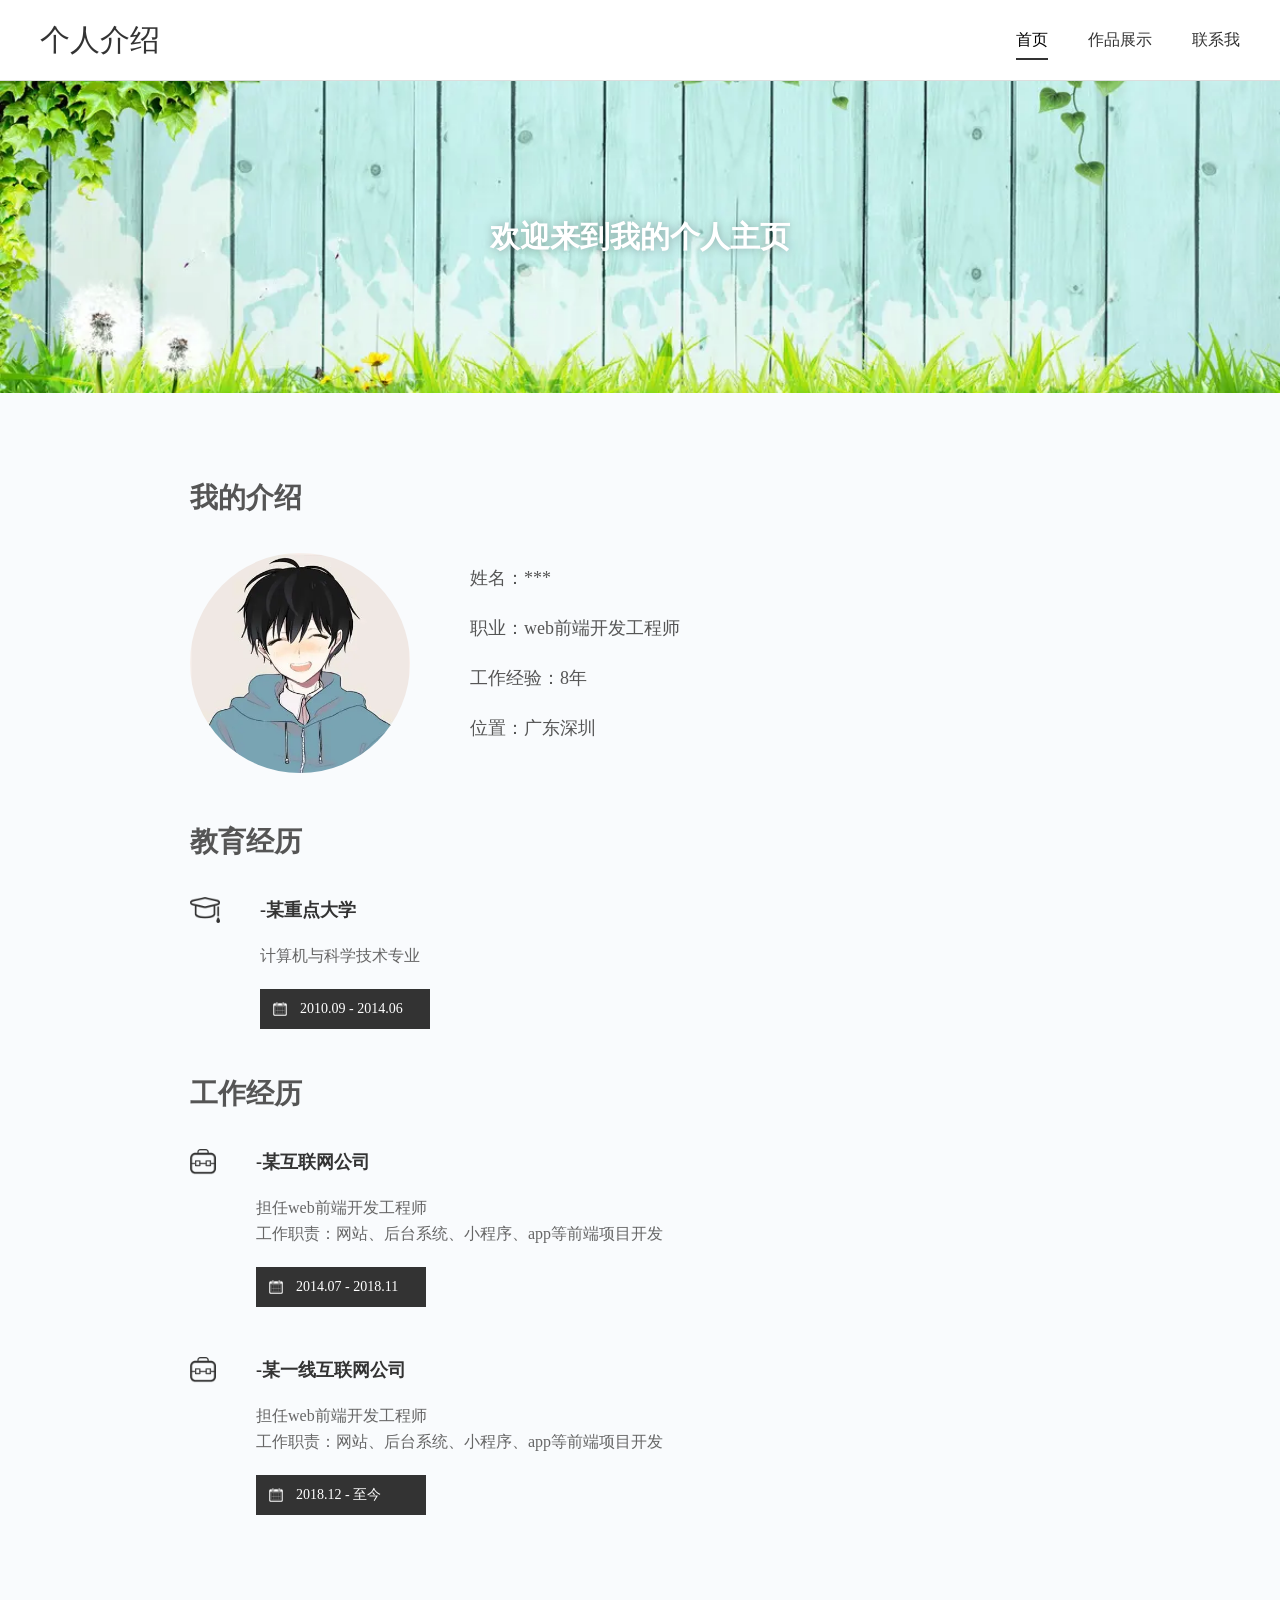
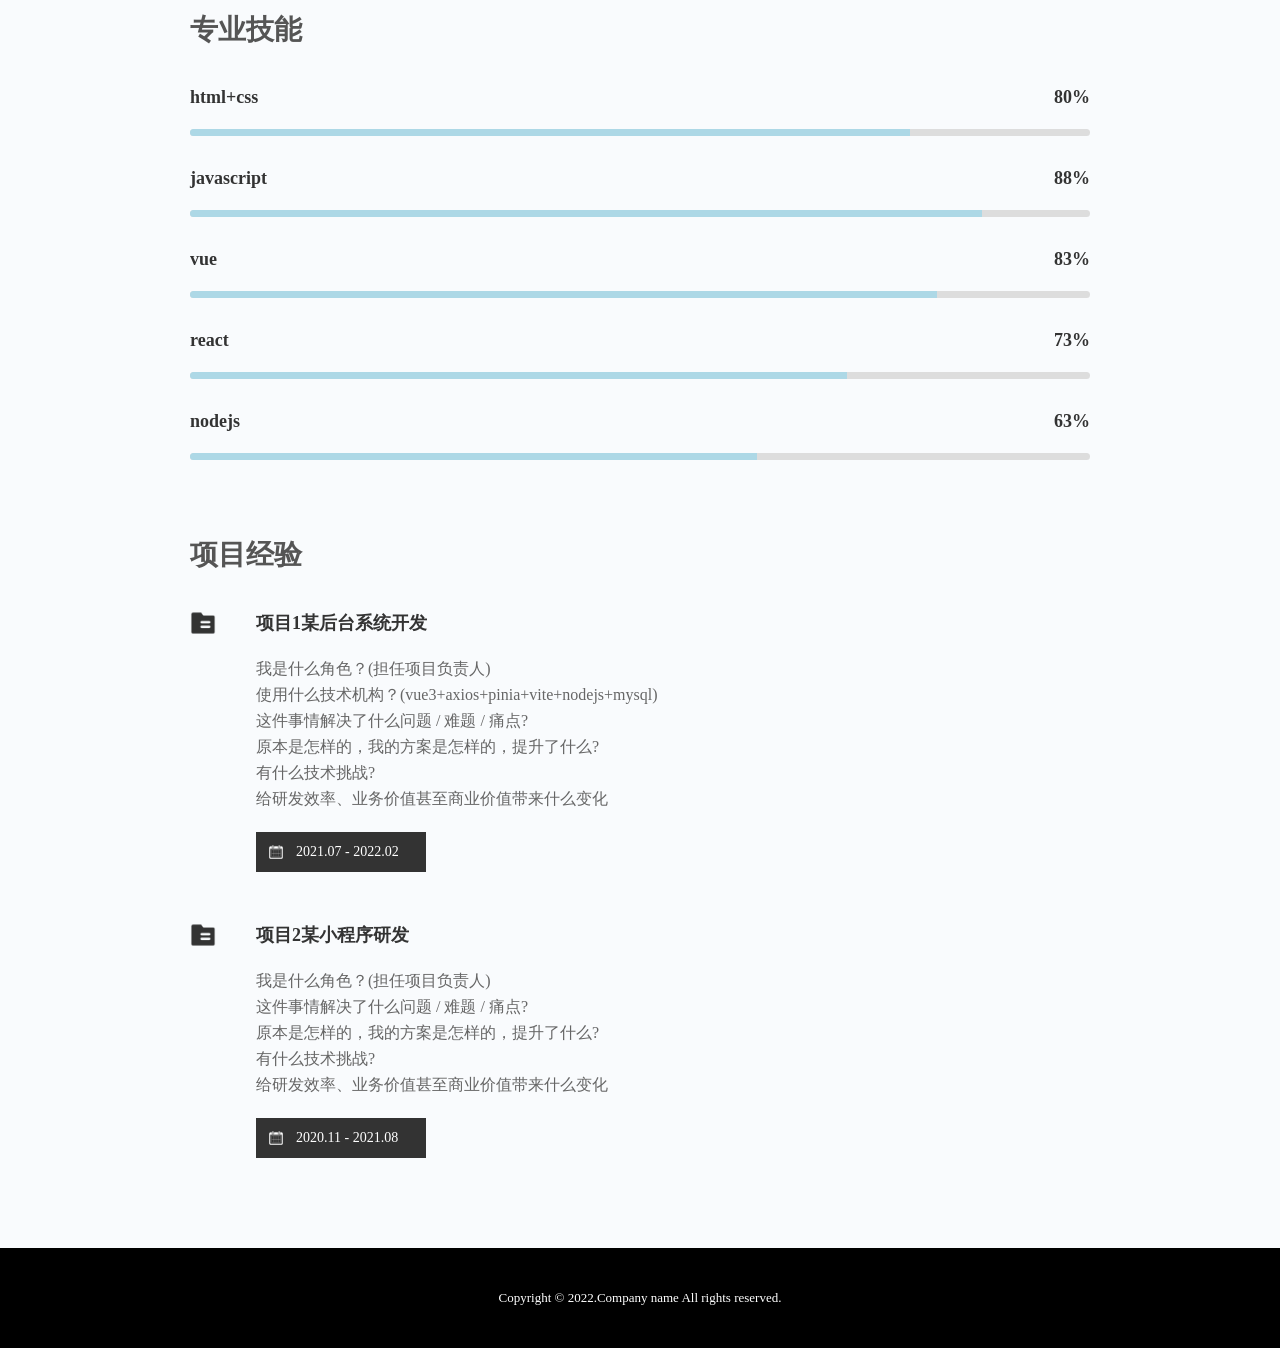
==== index.html @ 33548b04 "my website" ====
<!doctype html>
<html lang="en">

<head>
    <meta charset="UTF-8">
    <meta name="Author" content="只会切图的前端">
    <title>个人介绍</title>
    <link rel="stylesheet" href="./css/index.css" />
</head>
<!-- 标题 -->

<body>
    <!--导航-->
    <header class="header">
        <div class="nav-box">
            <span>个人介绍</span>
            <ul class="nav">
                <li><a href="/" class="on">首页</a></li>
                <li><a href="project.html">作品展示</a></li>
                <li><a href="concat.html">联系我</a></li>
            </ul>
        </div>
    </header>
    <!--导航end-->
    <!--banner-->
    <div class="banner">
        欢迎来到我的个人主页
    </div>
    <!--banner end-->
    <!--个人介绍-->
    <div class="introduce">
        <!--自我介绍-->
        <div class="introduce-tit">
            我的介绍
        </div>
        <div class="introduce-main">
            <div class="l">
                <img src="./img/pic.webp" width="220" />
            </div>
            <div class="r">
                <p>姓名：***</p>
                <p>职业：web前端开发工程师</p>
                <p>工作经验：8年</p>
                <p>位置：广东深圳</p>
            </div>
        </div>
        <!--自我介绍end-->
        <!--教育经历-->
        <div class="introduce-tit">
            教育经历
        </div>
        <div class="edu-box">
            <img src="./img/hat.png" width="30" height="26" />
            <div class="r-box">
                <p class="tit">-某重点大学</p>
                <p class="small">计算机与科学技术专业</p>
                <div class="time">
                    <span class="icon"></span>
                    2010.09 - 2014.06
                </div>
            </div>
        </div>
        <!--教育经历 end-->
        <!--工作经历-->
        <div class="introduce-tit">
            工作经历
        </div>
        <div class="work-box">
            <div class="work">
                <img src="./img/work.png" width="26" height="26" />
                <div class="r-box">
                    <p class="tit">-某互联网公司</p>
                    <p class="small">担任web前端开发工程师<br>工作职责：网站、后台系统、小程序、app等前端项目开发</p>
                    <div class="time">
                        <span class="icon"></span>
                        2014.07 - 2018.11
                    </div>
                </div>
            </div>
            <div class="work">
                <img src="./img/work.png" width="26" height="26" />
                <div class="r-box">
                    <p class="tit">-某一线互联网公司</p>
                    <p class="small">担任web前端开发工程师<br>工作职责：网站、后台系统、小程序、app等前端项目开发</p>
                    <div class="time">
                        <span class="icon"></span>
                        2018.12 - 至今
                    </div>
                </div>
            </div>
        </div>
        <!--工作经历end-->
        <!--专业技能-->
        <div class="introduce-tit">
            专业技能
        </div>
        <div class="skill-box">
            <div class="skill">
                <p class="tit">
                    <span>html+css</span>
                    <span>80%</span>
                </p>
                <div class="progress">
                    <div class="progress-in" style="width
                    :80%"></div>
                </div>
            </div>
            <div class="skill">
                <p class="tit">
                    <span>javascript</span>
                    <span>88%</span>
                </p>
                <div class="progress">
                    <div class="progress-in" style="width
                    :88%"></div>
                </div>
            </div>
            <div class="skill">
                <p class="tit">
                    <span>vue</span>
                    <span>83%</span>
                </p>
                <div class="progress">
                    <div class="progress-in" style="width
                    :83%"></div>
                </div>
            </div>
            <div class="skill">
                <p class="tit">
                    <span>react</span>
                    <span>73%</span>
                </p>
                <div class="progress">
                    <div class="progress-in" style="width
                    :73%"></div>
                </div>
            </div>
            <div class="skill">
                <p class="tit">
                    <span>nodejs</span>
                    <span>63%</span>
                </p>
                <div class="progress">
                    <div class="progress-in" style="width
                    :63%"></div>
                </div>
            </div>
        </div>
        <!--专业技能end-->
        <!--项目经验-->
        <div class="introduce-tit">
            项目经验
        </div>
        <div class="work-box">
            <div class="work">
                <img src="./img/project.png" width="26" height="26" />
                <div class="r-box">
                    <p class="tit">项目1某后台系统开发</p>
                    <p class="small">我是什么角色？(担任项目负责人)<br>使用什么技术机构？(vue3+axios+pinia+vite+nodejs+mysql)<br>这件事情解决了什么问题 /
                        难题 / 痛点?<br>原本是怎样的，我的方案是怎样的，提升了什么?<br>有什么技术挑战?<br>给研发效率、业务价值甚至商业价值带来什么变化</p>
                    <div class="time">
                        <span class="icon"></span>
                        2021.07 - 2022.02
                    </div>
                </div>
            </div>
        </div>
        <div class="work-box">
            <div class="work">
                <img src="./img/project.png" width="26" height="26" />
                <div class="r-box">
                    <p class="tit">项目2某小程序研发</p>
                    <p class="small">我是什么角色？(担任项目负责人)<br>这件事情解决了什么问题 / 难题 /
                        痛点?<br>原本是怎样的，我的方案是怎样的，提升了什么?<br>有什么技术挑战?<br>给研发效率、业务价值甚至商业价值带来什么变化</p>
                    <div class="time">
                        <span class="icon"></span>
                        2020.11 - 2021.08
                    </div>
                </div>
            </div>
        </div>
        <!--项目经验end-->

    </div>
    <!--个人介绍end-->

    <div class="foot-box">
        Copyright © 2022.Company name All rights reserved.
    </div>
</body>

</html>
---- css/index.css ----
* {
    margin: 0;
    padding: 0;
}
/* 内外边距为0 */

ul {
    list-style: none;
}

a {
    color: #333;
    text-decoration: none;
}

body {
    background: #f9fbfd;
    min-width: 1200px;
}

.header {
    height: 80px;
    width: 100%;
    background: #fff;
    border-bottom: 1px solid #ddd;
}

.nav-box {
    width: 1200px;
    margin: 0 auto;
    display: flex;
    height: 40px;
    padding-top: 20px;
    align-items: center;
    justify-content: space-between;
    font-size: 30px;
    color: #333;
}

.nav-box .nav {
    display: flex;
    font-size: 16px;
    color: #555;
}

.nav-box .nav li {
    padding-left: 40px;
}

.nav-box .nav a.on,
.nav-box .nav a:hover {
    color: #000;
    padding-bottom: 10px;
    border-bottom: 2px solid #333;
}

.banner {
    width: 100%;
    margin: 0 auto;
    background: url(../img/banner.webp) no-repeat center center;
    background-size: 100%;
    height: 312px;
    text-align: center;
    line-height: 312px;
    color: #fff;
    font-size: 30px;
    font-weight: bold;
    text-shadow: 0 0 10px rgba(0, 0, 0, 0.3);
}

.introduce {
    width: 900px;
    margin: 0 auto;
    padding: 40px 0;

}

.introduce-tit {
    line-height: 50px;
    font-size: 28px;
    font-weight: 600;
    padding-bottom: 30px;
    padding-top: 40px;
    color: #555;
}

.introduce-main {
    display: flex;
}

.introduce-main .l {
    margin-right: 60px;
}

.introduce .l img {
    border-radius: 50%;
}

.introduce-main .r {
    line-height: 50px;
    font-size: 18px;
    color: #555;
}

.edu-box,
.work {
    display: flex;
    width: 100%;
}

.work {
    margin-bottom: 50px;
}

.r-box {
    margin-left: 40px;
    line-height: 26px;

}

.r-box .tit {
    font-size: 18px;
    color: #333;
    font-weight: 600;
    padding-bottom: 20px;
}

.r-box .small {
    font-size: 16px;
    color: #666;
}

.r-box .time {
    height: 40px;
    width: 170px;
    line-height: 40px;
    background: #333;
    color: #fff;
    font-size: 14px;
    margin-top: 20px;
    display: flex;
}

.r-box .time .icon {
    width: 40px;
    height: 40px;
    background: url(../img/date.png) no-repeat center center;
    background-size: 14px;
}

.skill {
    width: 100%;
    margin-bottom: 30px;
}

.skill .tit {
    font-size: 18px;
    line-height: 24px;
    margin-bottom: 20px;
    font-weight: 600;
    color: #333;
    display: flex;
    justify-content: space-between;
}

.progress {
    width: 100%;
    height: 7px;
    border-radius: 7px;
    background: #ddd;
    position: relative;
    overflow: hidden;
}

.progress-in {
    position: absolute;
    height: 7px;
    left: 0;
    top: 0;
    background: lightblue;
}

.foot-box {
    width: 100%;
    height: 100px;
    line-height: 100px;
    text-align: center;
    font-size: 13px;
    background: #000;
    color: #fff;
}

.introduce .l img.code {
    border-radius: 0;
}

.myform {
    margin-top: 50px;
}

.inp-box {
    width: 100%;
    display: flex;
    min-height: 80px;
    align-items: center;
    justify-content: space-between;
    margin-bottom: 30px;
}

.inp {
    flex: 1;
    height: 40px;
    text-indent: 10px;
    border: 1px solid #ddd;
    font-size: 20px;
    margin: 0 20px;
}

.msg {
    flex: 1;
    margin: 0 20px;
    border: 1px solid #ddd;
    text-indent: 10px;
    line-height: 24px;
    padding: 10px 0;
    font-size: 20px;
    min-height: 100px;
}

.but {
    margin: 20px;
    width: 150px;
    height: 42px;
    line-height: 42px;
    border: none;
    color: #fff;
    text-align: center;
    background: lightblue;
    cursor: pointer;
    font-size: 20px
}

.but:hover {
    opacity: 0.8;
}

.main-box {
    width: 1000px;
    margin: 20px auto;
}

.flex-box {
    width: 100%;
    display: flex;
    align-items: center;
    justify-content: space-around;
    margin-bottom: 20px;
}

.block {
    width: 300px;
    height: 300px;
    overflow: hidden;
    position: relative;
}

.desc {
    position: absolute;
    z-index: 3;
    opacity: 0;
    top: 0;
    left: 0;
    width: 100%;
    bottom: 0;
    cursor: pointer;
    background: rgba(0, 0, 0, 0.5);
    transition: opacity 0.5s ease-in;
    color: #fff;
    font-size: 17px;
    font-weight: 600;
    text-align: center;
    line-height: 300px;
    letter-spacing: 4px;
}

.block:hover .desc {
    opacity: 1;
}

.block .pic {
    transition: all 0.3s ease-in;
}

.block:hover img {
    transform: scale(1.2);
}

/* 移动端适配 */

@media screen and (max-width: 1199px) {
    body{
        min-width: 100%;
    }
    .nav-box {
        width:100%;
    }
    .nav-box span{
        display: none;
    }
    .banner{
        width:100%;
        height: 152px;
        line-height: 152px;
        font-size: 18px;
    }
    .introduce {
        width:90%;
        margin:0 auto;
    }
    .introduce .l img{
        width:120px;
    }
    .main-box {
        width:100%;
        box-sizing: border-box;
        padding:0 20px;
    }
    .inp-box {
        flex-wrap: wrap;
    }
    .inp-box input{
        margin-bottom:20px;
    }
    .flex-box {
        flex-wrap: wrap;
    }
    .block{
        width:150px;
        height: 150px;
        line-height: 150px;
        margin-bottom:20px;
    }
    .desc{
        line-height: 150px;
        font-size: 11px;
    }
    .introduce-tit {
        font-size:18px;
    }
}
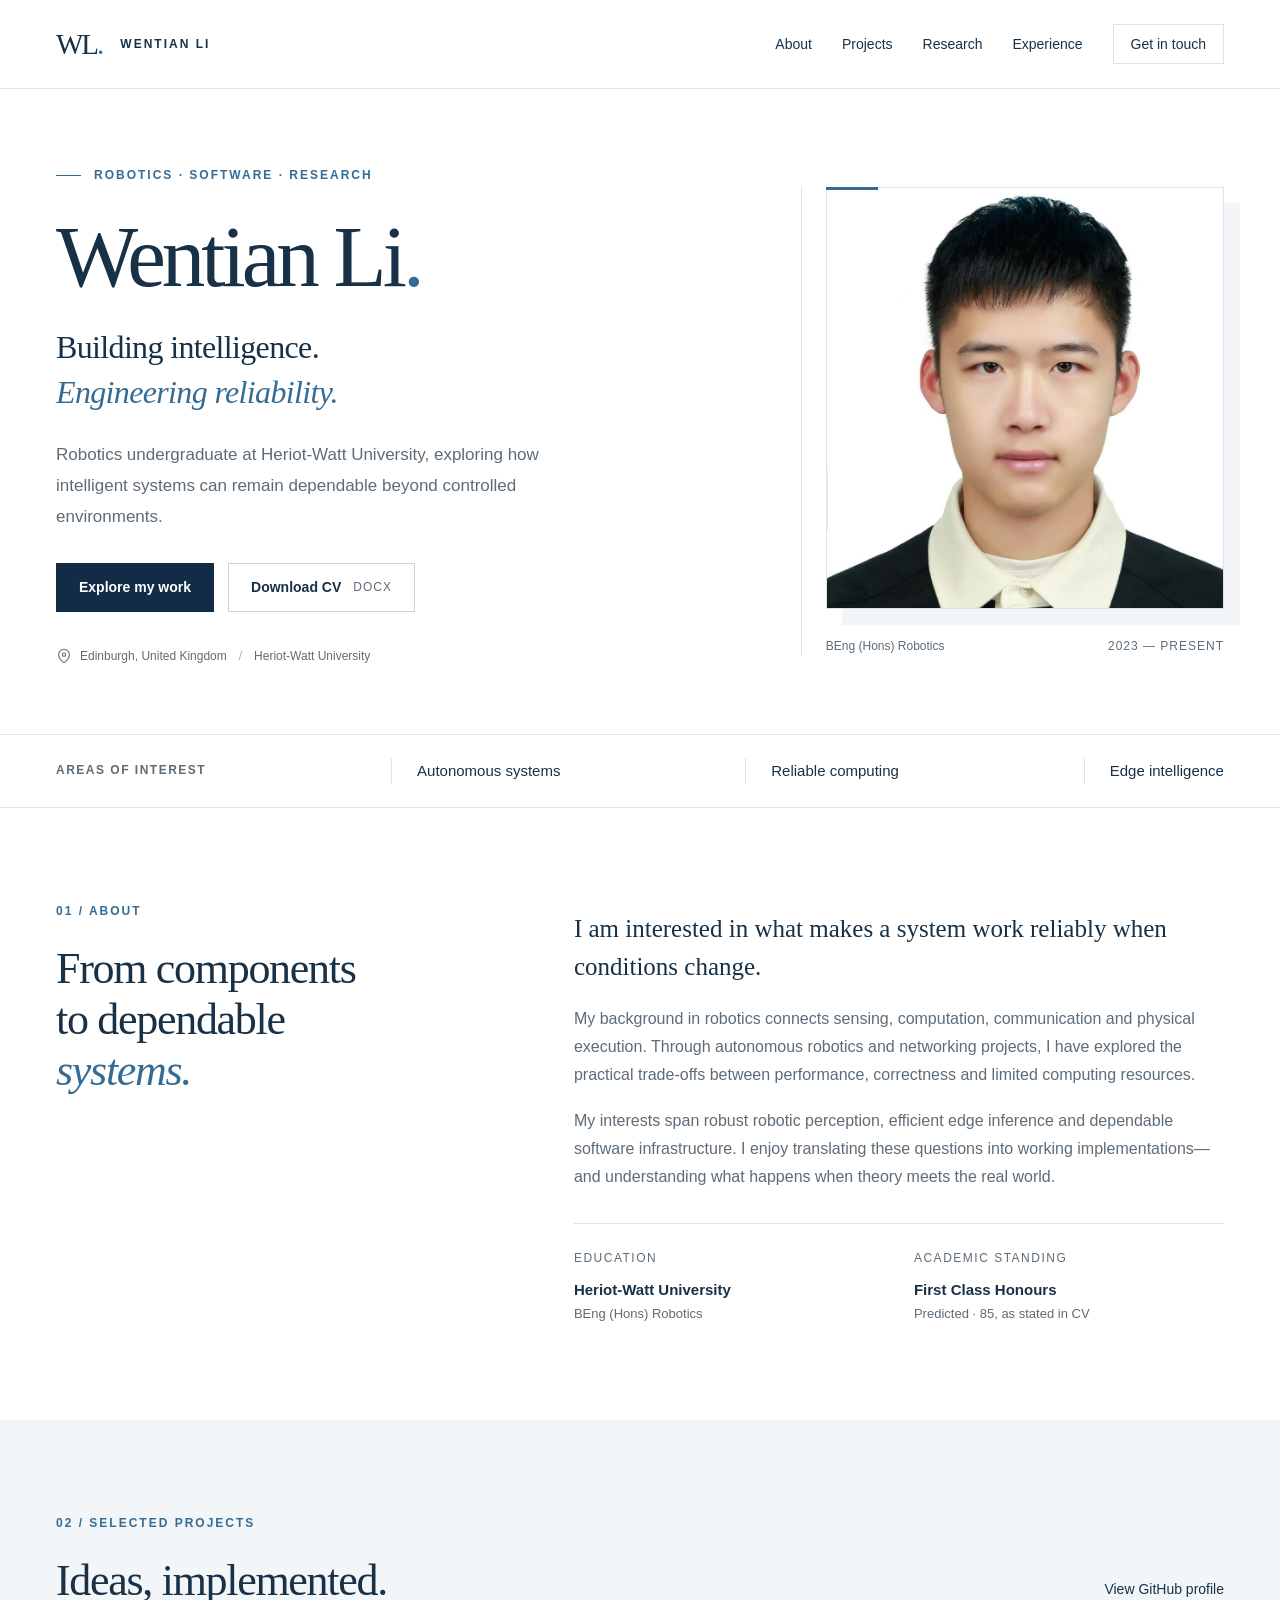
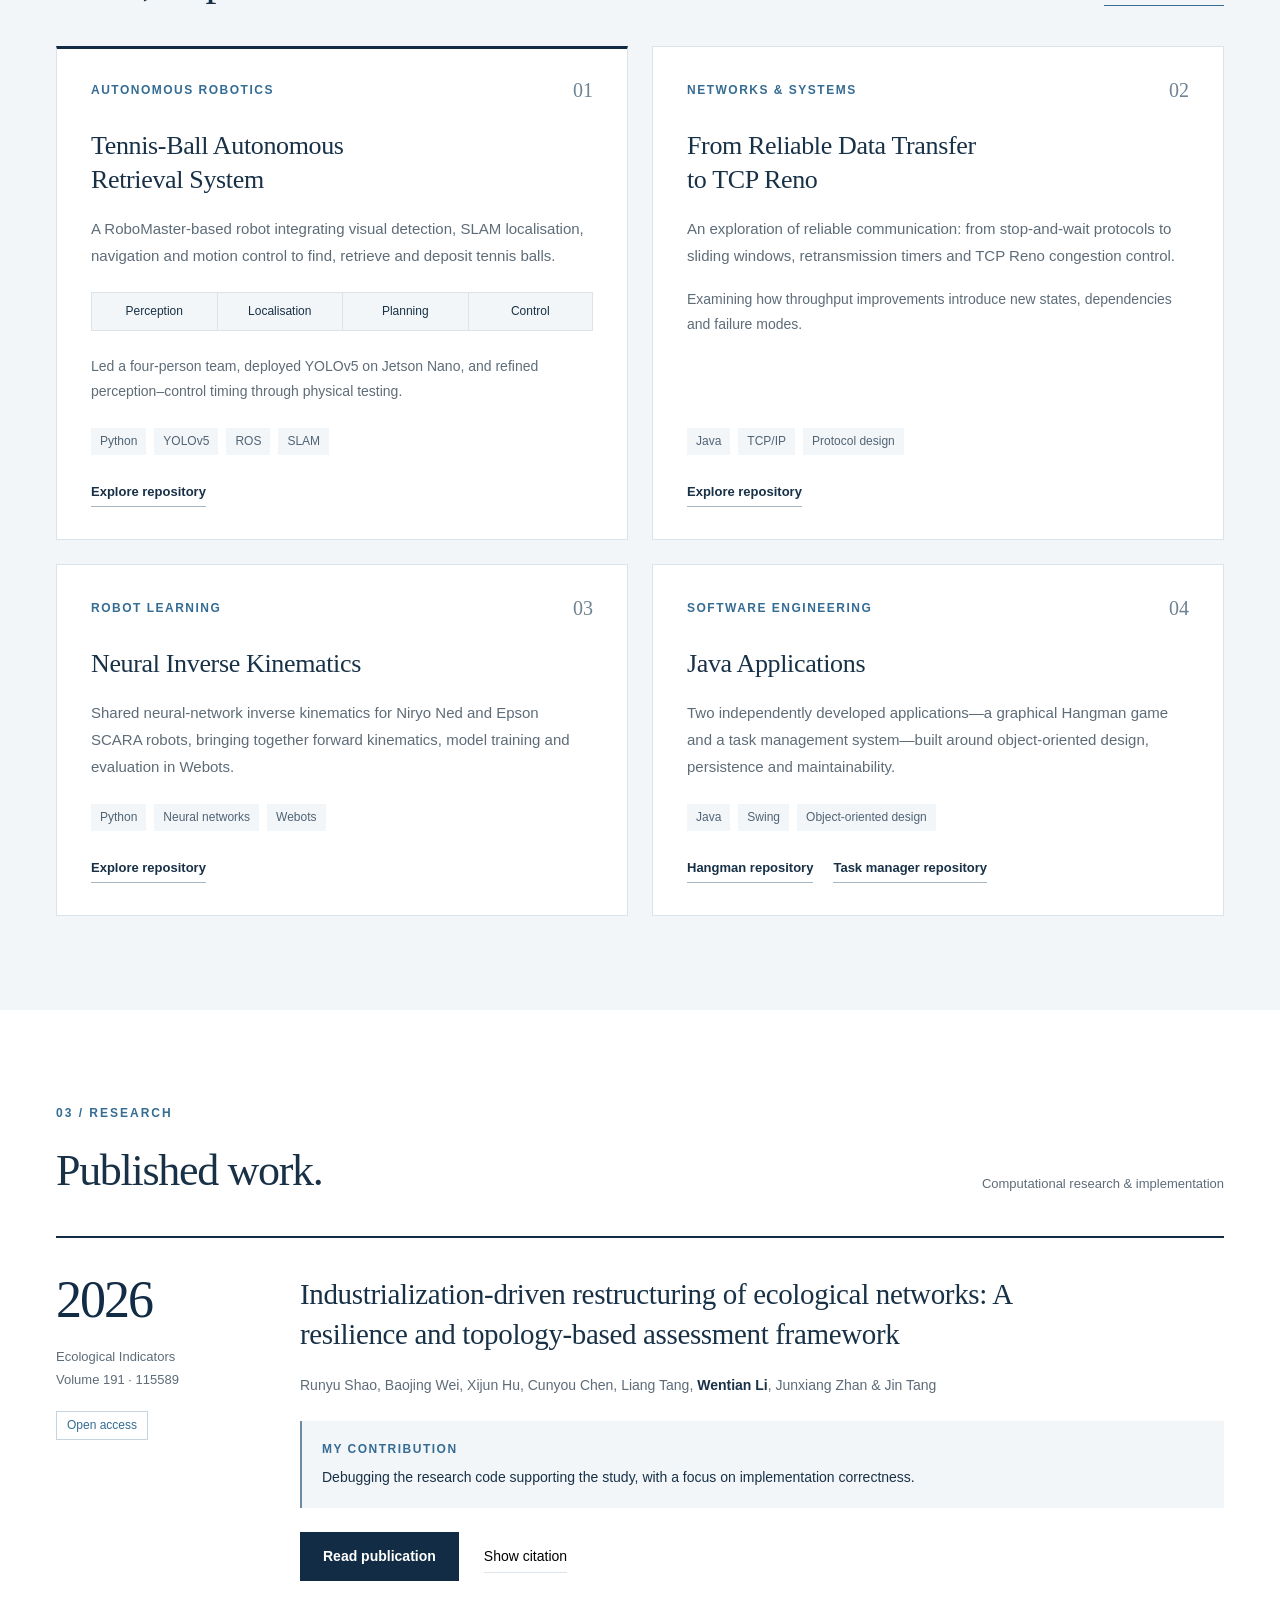
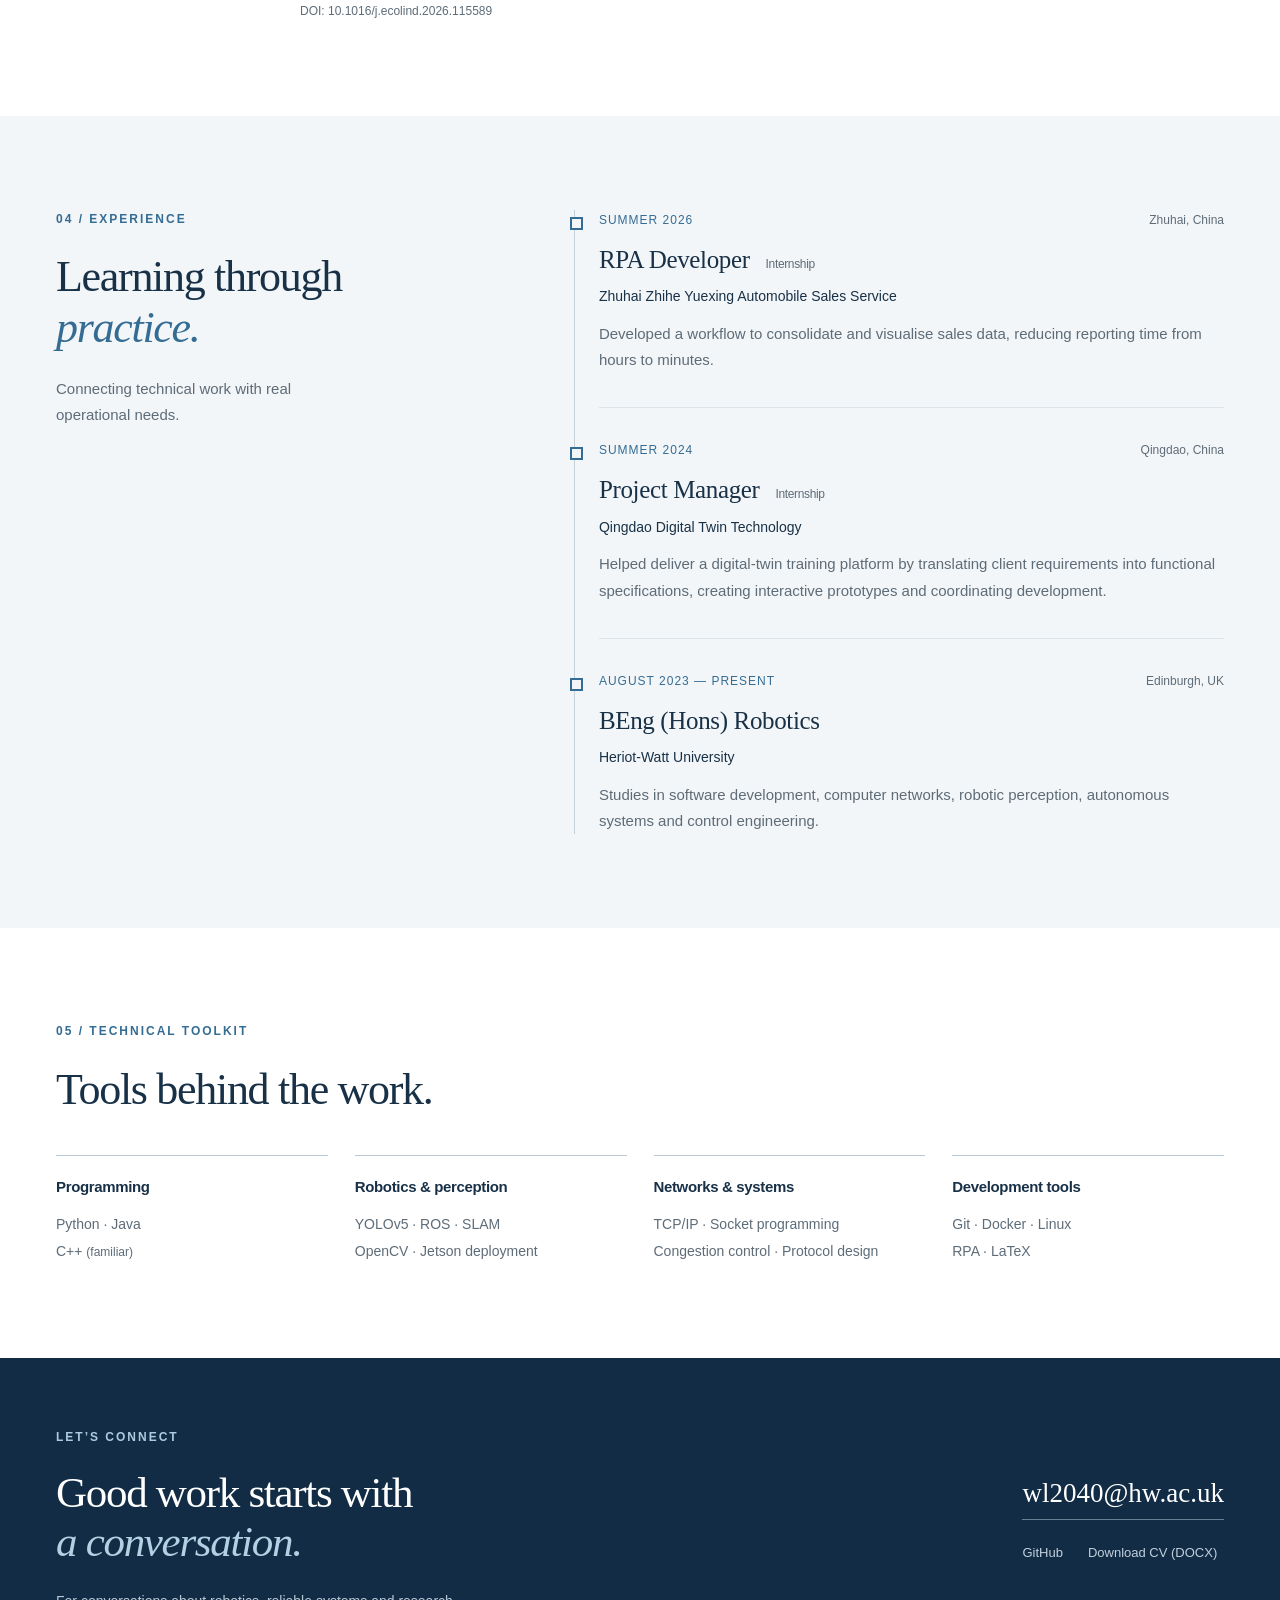
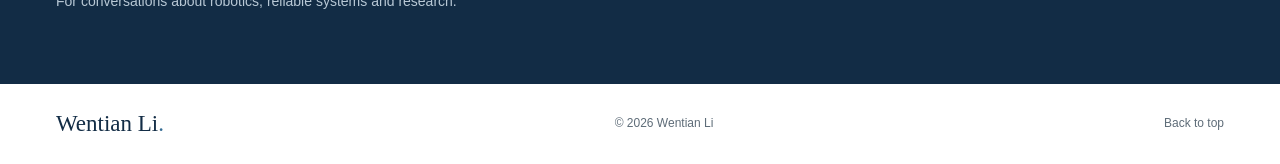
==== commit 909881df: "Replace legacy website with Wentian Li academic portfolio" ====
--- a/index.html
+++ b/index.html
@@ -1,192 +1,75 @@
-<!doctype html>
-<html lang="en">
-
-<head>
-    <meta charset="UTF-8">
-    <meta name="Author" content="只会切图的前端">
-    <title>个人介绍</title>
-    <link rel="stylesheet" href="./css/index.css" />
-</head>
-<!-- 标题 -->
-
-<body>
-    <!--导航-->
-    <header class="header">
-        <div class="nav-box">
-            <span>个人介绍</span>
-            <ul class="nav">
-                <li><a href="/" class="on">首页</a></li>
-                <li><a href="project.html">作品展示</a></li>
-                <li><a href="concat.html">联系我</a></li>
-            </ul>
-        </div>
-    </header>
-    <!--导航end-->
-    <!--banner-->
-    <div class="banner">
-        欢迎来到我的个人主页
-    </div>
-    <!--banner end-->
-    <!--个人介绍-->
-    <div class="introduce">
-        <!--自我介绍-->
-        <div class="introduce-tit">
-            我的介绍
-        </div>
-        <div class="introduce-main">
-            <div class="l">
-                <img src="./img/pic.webp" width="220" />
-            </div>
-            <div class="r">
-                <p>姓名：***</p>
-                <p>职业：web前端开发工程师</p>
-                <p>工作经验：8年</p>
-                <p>位置：广东深圳</p>
-            </div>
-        </div>
-        <!--自我介绍end-->
-        <!--教育经历-->
-        <div class="introduce-tit">
-            教育经历
-        </div>
-        <div class="edu-box">
-            <img src="./img/hat.png" width="30" height="26" />
-            <div class="r-box">
-                <p class="tit">-某重点大学</p>
-                <p class="small">计算机与科学技术专业</p>
-                <div class="time">
-                    <span class="icon"></span>
-                    2010.09 - 2014.06
-                </div>
-            </div>
-        </div>
-        <!--教育经历 end-->
-        <!--工作经历-->
-        <div class="introduce-tit">
-            工作经历
-        </div>
-        <div class="work-box">
-            <div class="work">
-                <img src="./img/work.png" width="26" height="26" />
-                <div class="r-box">
-                    <p class="tit">-某互联网公司</p>
-                    <p class="small">担任web前端开发工程师<br>工作职责：网站、后台系统、小程序、app等前端项目开发</p>
-                    <div class="time">
-                        <span class="icon"></span>
-                        2014.07 - 2018.11
-                    </div>
-                </div>
-            </div>
-            <div class="work">
-                <img src="./img/work.png" width="26" height="26" />
-                <div class="r-box">
-                    <p class="tit">-某一线互联网公司</p>
-                    <p class="small">担任web前端开发工程师<br>工作职责：网站、后台系统、小程序、app等前端项目开发</p>
-                    <div class="time">
-                        <span class="icon"></span>
-                        2018.12 - 至今
-                    </div>
-                </div>
-            </div>
-        </div>
-        <!--工作经历end-->
-        <!--专业技能-->
-        <div class="introduce-tit">
-            专业技能
-        </div>
-        <div class="skill-box">
-            <div class="skill">
-                <p class="tit">
-                    <span>html+css</span>
-                    <span>80%</span>
-                </p>
-                <div class="progress">
-                    <div class="progress-in" style="width
-                    :80%"></div>
-                </div>
-            </div>
-            <div class="skill">
-                <p class="tit">
-                    <span>javascript</span>
-                    <span>88%</span>
-                </p>
-                <div class="progress">
-                    <div class="progress-in" style="width
-                    :88%"></div>
-                </div>
-            </div>
-            <div class="skill">
-                <p class="tit">
-                    <span>vue</span>
-                    <span>83%</span>
-                </p>
-                <div class="progress">
-                    <div class="progress-in" style="width
-                    :83%"></div>
-                </div>
-            </div>
-            <div class="skill">
-                <p class="tit">
-                    <span>react</span>
-                    <span>73%</span>
-                </p>
-                <div class="progress">
-                    <div class="progress-in" style="width
-                    :73%"></div>
-                </div>
-            </div>
-            <div class="skill">
-                <p class="tit">
-                    <span>nodejs</span>
-                    <span>63%</span>
-                </p>
-                <div class="progress">
-                    <div class="progress-in" style="width
-                    :63%"></div>
-                </div>
-            </div>
-        </div>
-        <!--专业技能end-->
-        <!--项目经验-->
-        <div class="introduce-tit">
-            项目经验
-        </div>
-        <div class="work-box">
-            <div class="work">
-                <img src="./img/project.png" width="26" height="26" />
-                <div class="r-box">
-                    <p class="tit">项目1某后台系统开发</p>
-                    <p class="small">我是什么角色？(担任项目负责人)<br>使用什么技术机构？(vue3+axios+pinia+vite+nodejs+mysql)<br>这件事情解决了什么问题 /
-                        难题 / 痛点?<br>原本是怎样的，我的方案是怎样的，提升了什么?<br>有什么技术挑战?<br>给研发效率、业务价值甚至商业价值带来什么变化</p>
-                    <div class="time">
-                        <span class="icon"></span>
-                        2021.07 - 2022.02
-                    </div>
-                </div>
-            </div>
-        </div>
-        <div class="work-box">
-            <div class="work">
-                <img src="./img/project.png" width="26" height="26" />
-                <div class="r-box">
-                    <p class="tit">项目2某小程序研发</p>
-                    <p class="small">我是什么角色？(担任项目负责人)<br>这件事情解决了什么问题 / 难题 /
-                        痛点?<br>原本是怎样的，我的方案是怎样的，提升了什么?<br>有什么技术挑战?<br>给研发效率、业务价值甚至商业价值带来什么变化</p>
-                    <div class="time">
-                        <span class="icon"></span>
-                        2020.11 - 2021.08
-                    </div>
-                </div>
-            </div>
-        </div>
-        <!--项目经验end-->
-
-    </div>
-    <!--个人介绍end-->
-
-    <div class="foot-box">
-        Copyright © 2022.Company name All rights reserved.
-    </div>
-</body>
-
-</html>+<!doctype html>
+<html lang="en">
+<head>
+  <meta charset="utf-8">
+  <meta name="viewport" content="width=device-width, initial-scale=1">
+  <meta name="theme-color" content="#122c45">
+  <title>Wentian Li | Robotics & Reliable Systems</title>
+  <meta name="description" content="Wentian Li is a Robotics undergraduate at Heriot-Watt University exploring reliable software systems, robotic perception and edge intelligence. Discover projects, research and experience.">
+  <meta property="og:title" content="Wentian Li | Robotics & Reliable Systems">
+  <meta property="og:description" content="Robotics, software systems and research. The academic portfolio of Wentian Li.">
+  <meta property="og:type" content="website">
+  <link rel="icon" type="image/svg+xml" href="data:image/svg+xml,%3Csvg xmlns='http://www.w3.org/2000/svg' viewBox='0 0 64 64'%3E%3Crect width='64' height='64' rx='12' fill='%23122c45'/%3E%3Ctext x='32' y='42' font-family='Georgia' font-size='32' text-anchor='middle' fill='white'%3EWL%3C/text%3E%3C/svg%3E">
+  <link rel="stylesheet" href="styles.css">
+  <script src="script.js" defer></script>
+</head>
+<body>
+  <a class="skip-link" href="#main">Skip to content</a>
+  <header class="site-header">
+    <div class="container header-inner">
+      <a class="wordmark" href="#home" aria-label="Wentian Li home"><span class="monogram">WL<span>.</span></span><span>WENTIAN LI</span></a>
+      <button class="menu-toggle" aria-expanded="false" aria-controls="main-nav">Menu <span aria-hidden="true">☰</span></button>
+      <nav id="main-nav" aria-label="Main navigation">
+        <a href="#about">About</a><a href="#projects">Projects</a><a href="#research">Research</a><a href="#experience">Experience</a><a class="nav-contact" href="#contact">Get in touch</a>
+      </nav>
+    </div>
+  </header>
+  <main id="main">
+    <section id="home" class="hero container" aria-labelledby="hero-title">
+      <div class="hero-copy">
+        <p class="eyebrow"><span class="rule"></span> ROBOTICS · SOFTWARE · RESEARCH</p>
+        <h1 id="hero-title">Wentian Li<span class="name-period">.</span></h1>
+        <p class="hero-heading">Building intelligence.<br><em>Engineering reliability.</em></p>
+        <p class="hero-description">Robotics undergraduate at Heriot-Watt University, exploring how intelligent systems can remain dependable beyond controlled environments.</p>
+        <div class="hero-actions"><a class="button primary" href="#projects">Explore my work</a><a class="button secondary" href="assets/Wentian-Li-CV.docx" download>Download CV <span class="file-type">DOCX</span></a></div>
+        <div class="hero-location"><svg viewBox="0 0 24 24" aria-hidden="true"><path d="M20 10c0 6-8 12-8 12S4 16 4 10a8 8 0 1 1 16 0Z"/><circle cx="12" cy="10" r="2.5"/></svg> Edinburgh, United Kingdom <span class="separator">/</span> Heriot-Watt University</div>
+      </div>
+      <figure class="portrait-block">
+        <div class="portrait-frame"><img src="assets/wentian-li.jpg" alt="Portrait of Wentian Li" width="914" height="1280" fetchpriority="high"></div>
+        <figcaption><span>BEng (Hons) Robotics</span><span>2023 — PRESENT</span></figcaption>
+      </figure>
+    </section>
+    <div class="focus-strip"><div class="container focus-inner"><span class="eyebrow">AREAS OF INTEREST</span><span>Autonomous systems</span><span>Reliable computing</span><span>Edge intelligence</span></div></div>
+
+    <section id="about" class="section container about-grid" aria-labelledby="about-title">
+      <div class="section-intro"><p class="eyebrow">01 / ABOUT</p><h2 id="about-title">From components <br>to dependable <br><em>systems.</em></h2></div>
+      <div class="about-copy"><p class="lead">I am interested in what makes a system work reliably when conditions change.</p><p>My background in robotics connects sensing, computation, communication and physical execution. Through autonomous robotics and networking projects, I have explored the practical trade-offs between performance, correctness and limited computing resources.</p><p>My interests span robust robotic perception, efficient edge inference and dependable software infrastructure. I enjoy translating these questions into working implementations—and understanding what happens when theory meets the real world.</p><div class="about-details"><div><span class="detail-label">EDUCATION</span><strong>Heriot-Watt University</strong><span>BEng (Hons) Robotics</span></div><div><span class="detail-label">ACADEMIC STANDING</span><strong>First Class Honours</strong><span>Predicted · 85, as stated in CV</span></div></div></div>
+    </section>
+
+    <section id="projects" class="projects-section section" aria-labelledby="projects-title"><div class="container">
+      <div class="section-heading"><div><p class="eyebrow">02 / SELECTED PROJECTS</p><h2 id="projects-title">Ideas, implemented.</h2></div><a class="text-link" href="https://github.com/LeoWinter15" target="_blank" rel="noopener noreferrer">View GitHub profile</a></div>
+      <div class="project-grid">
+        <article class="project-card featured"><div class="card-top"><span class="project-category">AUTONOMOUS ROBOTICS</span><span class="project-number">01</span></div><h3>Tennis-Ball Autonomous <br>Retrieval System</h3><p>A RoboMaster-based robot integrating visual detection, SLAM localisation, navigation and motion control to find, retrieve and deposit tennis balls.</p><div class="system-flow" aria-label="System stages: Perception, localisation, planning and control"><span>Perception</span><span>Localisation</span><span>Planning</span><span>Control</span></div><p class="project-note" id="robot-role">Led a four-person team, deployed YOLOv5 on Jetson Nano, and refined perception–control timing through physical testing.</p><div class="tags"><span>Python</span><span>YOLOv5</span><span>ROS</span><span>SLAM</span></div><a class="project-link" href="https://github.com/LeoWinter15/Tennis-Ball-Autonomous-Retrieval-System" target="_blank" rel="noopener noreferrer">Explore repository <span class="sr-only">for Tennis-Ball Autonomous Retrieval System</span></a></article>
+        <article class="project-card"><div class="card-top"><span class="project-category">NETWORKS & SYSTEMS</span><span class="project-number">02</span></div><h3>From Reliable Data Transfer <br>to TCP Reno</h3><p>An exploration of reliable communication: from stop-and-wait protocols to sliding windows, retransmission timers and TCP Reno congestion control.</p><p class="project-note">Examining how throughput improvements introduce new states, dependencies and failure modes.</p><div class="tags"><span>Java</span><span>TCP/IP</span><span>Protocol design</span></div><a class="project-link" href="https://github.com/LeoWinter15/Computer-Network-TCP-Experiment" target="_blank" rel="noopener noreferrer">Explore repository <span class="sr-only">for TCP Experiment</span></a></article>
+        <article class="project-card"><div class="card-top"><span class="project-category">ROBOT LEARNING</span><span class="project-number">03</span></div><h3>Neural Inverse Kinematics</h3><p>Shared neural-network inverse kinematics for Niryo Ned and Epson SCARA robots, bringing together forward kinematics, model training and evaluation in Webots.</p><div class="tags"><span>Python</span><span>Neural networks</span><span>Webots</span></div><a class="project-link" href="https://github.com/LeoWinter15/Webots-Neural-IK-Dual-Arm-for-Ned-and-SCARA" target="_blank" rel="noopener noreferrer">Explore repository <span class="sr-only">for Neural Inverse Kinematics</span></a></article>
+        <article class="project-card"><div class="card-top"><span class="project-category">SOFTWARE ENGINEERING</span><span class="project-number">04</span></div><h3>Java Applications</h3><p>Two independently developed applications—a graphical Hangman game and a task management system—built around object-oriented design, persistence and maintainability.</p><div class="tags"><span>Java</span><span>Swing</span><span>Object-oriented design</span></div><div class="paired-links"><a class="project-link" href="https://github.com/LeoWinter15/Hangman-Game-with-GUI-F27SB" target="_blank" rel="noopener noreferrer">Hangman repository</a><a class="project-link" href="https://github.com/LeoWinter15/Task-Management-System-F27SB" target="_blank" rel="noopener noreferrer">Task manager repository</a></div></article>
+      </div>
+    </div></section>
+
+    <section id="research" class="section container" aria-labelledby="research-title">
+      <div class="section-heading"><div><p class="eyebrow">03 / RESEARCH</p><h2 id="research-title">Published work.</h2></div><span class="section-side-note">Computational research & implementation</span></div>
+      <article class="publication"><div class="publication-meta"><span class="publication-year">2026</span><span>Ecological Indicators</span><span>Volume 191 · 115589</span><span class="open-access">Open access</span></div><div class="publication-content"><h3>Industrialization-driven restructuring of ecological networks: A resilience and topology-based assessment framework</h3><p class="authors">Runyu Shao, Baojing Wei, Xijun Hu, Cunyou Chen, Liang Tang, <strong>Wentian Li</strong>, Junxiang Zhan & Jin Tang</p><p class="contribution"><span>MY CONTRIBUTION</span>Debugging the research code supporting the study, with a focus on implementation correctness.</p><div class="publication-actions"><a class="button primary" href="https://www.sciencedirect.com/science/article/pii/S1470160X2600991X" target="_blank" rel="noopener noreferrer">Read publication</a><button class="citation-toggle" aria-expanded="false" aria-controls="citation">Show citation</button></div><p class="doi">DOI: <a href="https://doi.org/10.1016/j.ecolind.2026.115589" target="_blank" rel="noopener noreferrer">10.1016/j.ecolind.2026.115589</a></p><div id="citation" class="citation-box" hidden><p>Shao, R., Wei, B., Hu, X., Chen, C., Tang, L., Li, W., Zhan, J., & Tang, J. (2026). Industrialization-driven restructuring of ecological networks: A resilience and topology-based assessment framework. <i>Ecological Indicators, 191</i>, 115589. https://doi.org/10.1016/j.ecolind.2026.115589</p></div></div></article>
+    </section>
+
+    <section id="experience" class="section experience-section" aria-labelledby="experience-title"><div class="container experience-grid">
+      <div class="section-intro"><p class="eyebrow">04 / EXPERIENCE</p><h2 id="experience-title">Learning through<br><em>practice.</em></h2><p>Connecting technical work with real operational needs.</p></div>
+      <div class="timeline"><article class="timeline-item"><p class="timeline-date">SUMMER 2026 <span>Zhuhai, China</span></p><h3>RPA Developer <span>Internship</span></h3><p class="organisation">Zhuhai Zhihe Yuexing Automobile Sales Service</p><p>Developed a workflow to consolidate and visualise sales data, reducing reporting time from hours to minutes.</p></article><article class="timeline-item"><p class="timeline-date">SUMMER 2024 <span>Qingdao, China</span></p><h3>Project Manager <span>Internship</span></h3><p class="organisation">Qingdao Digital Twin Technology</p><p>Helped deliver a digital-twin training platform by translating client requirements into functional specifications, creating interactive prototypes and coordinating development.</p></article><article class="timeline-item"><p class="timeline-date">AUGUST 2023 — PRESENT <span>Edinburgh, UK</span></p><h3>BEng (Hons) Robotics</h3><p class="organisation">Heriot-Watt University</p><p>Studies in software development, computer networks, robotic perception, autonomous systems and control engineering.</p></article></div>
+    </div></section>
+
+    <section class="section container skills-section" aria-labelledby="skills-title"><div class="section-heading"><div><p class="eyebrow">05 / TECHNICAL TOOLKIT</p><h2 id="skills-title">Tools behind the work.</h2></div></div><div class="skills-grid"><div><h3>Programming</h3><p>Python · Java<br>C++ <span class="muted">(familiar)</span></p></div><div><h3>Robotics & perception</h3><p>YOLOv5 · ROS · SLAM<br>OpenCV · Jetson deployment</p></div><div><h3>Networks & systems</h3><p>TCP/IP · Socket programming<br>Congestion control · Protocol design</p></div><div><h3>Development tools</h3><p>Git · Docker · Linux<br>RPA · LaTeX</p></div></div></section>
+
+    <section id="contact" class="contact-section" aria-labelledby="contact-title"><div class="container contact-inner"><div><p class="eyebrow">LET’S CONNECT</p><h2 id="contact-title">Good work starts with<br><em>a conversation.</em></h2><p>For conversations about robotics, reliable systems and research.</p></div><div class="contact-links"><a class="email-link" href="mailto:wl2040@hw.ac.uk">wl2040@hw.ac.uk</a><div><a href="https://github.com/LeoWinter15" target="_blank" rel="noopener noreferrer">GitHub</a><a href="assets/Wentian-Li-CV.docx" download>Download CV (DOCX)</a></div></div></div></section>
+  </main>
+  <footer class="container footer"><a class="footer-name" href="#home">Wentian Li<span>.</span></a><p>© 2026 Wentian Li</p><a href="#home">Back to top</a></footer>
+</body>
+</html>
--- a/styles.css
+++ b/styles.css
@@ -0,0 +1,10 @@
+:root{--navy:#122c45;--ink:#183147;--muted:#5e6c78;--blue:#356c94;--line:#dce3e9;--light:#f3f6f8;--white:#fff;--serif:Georgia,'Times New Roman',serif;--sans:Inter,'Segoe UI',Arial,sans-serif}*{box-sizing:border-box}html{scroll-behavior:smooth;scroll-padding-top:100px}body{margin:0;color:var(--ink);background:#fff;font:16px/1.75 var(--sans);-webkit-font-smoothing:antialiased}a{color:inherit;text-decoration:none}button{font:inherit;cursor:pointer}a,button{-webkit-tap-highlight-color:transparent}a:focus-visible,button:focus-visible{outline:3px solid #4d91c1;outline-offset:5px}a:hover{color:var(--blue)}button:hover{color:var(--blue)}h1,h2,h3,p,figure{margin:0}h1,h2,h3{font-weight:400}h2{font:44px/1.16 var(--serif);letter-spacing:-1.3px}h2 em{color:var(--blue);font-weight:400}h3{font:26px/1.3 var(--serif);letter-spacing:-.35px}p+p{margin-top:18px}svg{width:16px;height:16px;fill:none;stroke:currentColor;stroke-width:1.6;flex-shrink:0}.container{width:min(1180px,calc(100% - 112px));margin-inline:auto}.section{padding-block:94px}section[id]{scroll-margin-top:20px}.eyebrow{font-size:12px;font-weight:650;letter-spacing:2px;line-height:1.6}.site-header{position:sticky;top:0;z-index:10;background:rgba(255,255,255,.96);border-bottom:1px solid var(--line);backdrop-filter:blur(14px)}.header-inner{display:flex;align-items:center;justify-content:space-between;min-height:88px;gap:24px}.wordmark{display:flex;align-items:center;gap:18px;font-size:12px;letter-spacing:2px;font-weight:600}.monogram{font:29px/1 var(--serif);letter-spacing:-2px}.monogram span,.footer-name span{color:var(--blue)}nav{display:flex;align-items:center;gap:30px;font-size:14px}nav a{position:relative}nav a[aria-current=location]:not(.nav-contact){color:var(--blue)}.nav-contact{border:1px solid var(--line);padding:7px 17px}.menu-toggle{display:none}.hero{display:grid;grid-template-columns:1.5fr 1fr;align-items:center;gap:80px;padding-block:77px 67px}.hero .eyebrow{display:flex;align-items:center;gap:13px;color:var(--blue)}.rule{display:inline-block;width:25px;height:1px;background:var(--blue)}h1{font:clamp(58px,6.8vw,88px)/1.1 var(--serif);letter-spacing:-4px;margin:24px 0 20px}.name-period{color:var(--blue)}.hero-heading{font:32px/1.4 var(--serif);letter-spacing:-.65px}.hero-heading em{color:var(--blue);font-weight:400}.hero-description{max-width:520px;color:var(--muted);font-size:17px;margin-top:24px;line-height:1.85}.hero-actions{display:flex;gap:14px;flex-wrap:wrap;margin-top:30px}.button{display:inline-flex;align-items:center;justify-content:center;gap:12px;min-height:49px;padding:11px 22px;font-size:14px;font-weight:600;transition:background .2s,color .2s}.primary{color:#fff;background:var(--navy);border:1px solid var(--navy)}.primary:hover{background:#254b6c;color:#fff}.secondary{border:1px solid #cbd4dc}.secondary:hover{background:var(--light)}.file-type{font-size:12px;font-weight:400;letter-spacing:1px;color:var(--muted)}.hero-location{display:flex;align-items:center;gap:8px;flex-wrap:wrap;font-size:12px;color:var(--muted);margin-top:34px}.separator{margin:0 4px;color:#a0acb5}.portrait-block{position:relative;margin:10px 0 0 12px;padding:0 0 0 24px;border-left:1px solid var(--line)}.portrait-frame{background:#f3f5f6;border:1px solid var(--line);position:relative;box-shadow:16px 16px 0 var(--light)}.portrait-frame:before{content:'';position:absolute;top:-1px;left:-1px;width:52px;height:3px;background:var(--blue);z-index:1}.portrait-frame img{width:100%;height:420px;display:block;object-fit:cover;object-position:center 26%}.portrait-block figcaption{display:flex;justify-content:space-between;gap:15px;font-size:12px;line-height:1.7;padding-top:27px;color:var(--muted)}.portrait-block figcaption span:last-child{font-size:12px;letter-spacing:1px}.focus-strip{border-block:1px solid var(--line)}.focus-inner{display:flex;align-items:center;justify-content:space-between;gap:24px;padding-block:23px;font-size:15px}.focus-inner .eyebrow{color:var(--muted);font-size:12px;letter-spacing:1.5px}.focus-inner>span+span{padding-left:25px;border-left:1px solid var(--line)}.section-intro .eyebrow,.section-heading .eyebrow{color:var(--blue);margin-bottom:22px}.about-grid{display:grid;grid-template-columns:.9fr 1.4fr;gap:100px}.about-copy{padding-top:8px;color:var(--muted)}.about-copy .lead{font:25px/1.5 var(--serif);color:var(--ink);margin-bottom:20px}.about-details{display:grid;grid-template-columns:1fr 1fr;gap:30px;border-top:1px solid var(--line);margin-top:32px;padding-top:24px}.about-details>div{display:flex;flex-direction:column;font-size:13px}.detail-label{font-size:12px;letter-spacing:1.5px;margin-bottom:8px}.about-details strong{font-size:15px;color:var(--ink);font-weight:600}.projects-section{background:var(--light)}.section-heading{display:flex;justify-content:space-between;align-items:flex-end;gap:30px;margin-bottom:40px}.text-link{font-size:14px;border-bottom:1px solid var(--blue);padding-bottom:4px;white-space:nowrap}.project-grid{display:grid;grid-template-columns:1fr 1fr;gap:24px}.project-card{padding:32px 34px;background:#fff;border:1px solid var(--line);display:flex;flex-direction:column;align-items:flex-start;transition:box-shadow .2s,border-color .2s}.project-card:hover{border-color:#a6b9c9;box-shadow:0 8px 25px #132d4508}.card-top{display:flex;justify-content:space-between;align-items:center;width:100%;margin-bottom:27px}.project-category{font-size:12px;letter-spacing:1.5px;font-weight:600;color:var(--blue)}.project-number{font:20px var(--serif);color:#6e8292}.project-card h3{margin-bottom:18px}.project-card>p{font-size:15px;color:var(--muted);line-height:1.8}.project-card .project-note{font-size:14px}.project-card .tags{margin-top:auto;padding-top:24px}.tags{display:flex;flex-wrap:wrap;gap:8px}.tags span{font-size:12px;padding:3px 9px;background:var(--light);color:#506374}.project-link{display:inline-block;font-size:13px;font-weight:600;margin-top:26px;padding-bottom:2px;border-bottom:1px solid #a6b6c3}.featured{border-top:3px solid var(--navy);padding-top:30px}.system-flow{display:grid;grid-template-columns:repeat(4,1fr);width:100%;margin:23px 0;gap:0}.system-flow span{border-block:1px solid var(--line);border-left:1px solid var(--line);padding:8px 4px;text-align:center;font-size:12px;background:var(--light)}.system-flow span:last-child{border-right:1px solid var(--line)}.paired-links{display:flex;gap:20px;flex-wrap:wrap}.section-side-note{font-size:13px;color:var(--muted)}.publication{display:grid;grid-template-columns:200px 1fr;gap:44px;border-top:2px solid var(--navy);padding-top:36px}.publication-meta{display:flex;flex-direction:column;align-items:flex-start;font-size:13px;color:var(--muted)}.publication-year{font:52px/1 var(--serif);color:var(--navy);margin-bottom:20px;letter-spacing:-2px}.open-access{border:1px solid #c6d4df;margin-top:20px;padding:3px 10px;font-size:12px;color:var(--blue)}.publication-content h3{font-size:29px;line-height:1.4;max-width:810px}.authors{font-size:14px;color:var(--muted);margin-top:18px}.authors strong{color:var(--ink);font-weight:600}.contribution{font-size:14px;padding:18px 20px;background:var(--light);border-left:2px solid #6c8ca5;margin-block:24px}.contribution span{display:block;font-size:12px;letter-spacing:1.5px;margin-bottom:5px;font-weight:600;color:var(--blue)}.publication-actions{display:flex;gap:25px;align-items:center}.citation-toggle{border:0;border-bottom:1px solid var(--line);background:transparent;font-size:14px;padding:4px 0}.doi{font-size:12px;color:var(--muted);overflow-wrap:anywhere;margin-top:20px}.doi a:hover{text-decoration:underline}.citation-box{margin-top:20px;padding:20px;background:var(--light);font-size:14px;overflow-wrap:anywhere}.experience-section{background:var(--light)}.experience-grid{display:grid;grid-template-columns:.9fr 1.4fr;gap:100px}.section-intro>p:last-child:not(.eyebrow){font-size:15px;color:var(--muted);max-width:265px;margin-top:23px}.timeline{padding-left:24px;border-left:1px solid #c5d0d9}.timeline-item{position:relative;padding-bottom:34px;margin-bottom:32px;border-bottom:1px solid var(--line)}.timeline-item:last-child{margin-bottom:0;padding-bottom:0;border-bottom:0}.timeline-item:before{content:'';position:absolute;left:-29px;top:7px;width:9px;height:9px;border:2px solid var(--blue);background:var(--light)}.timeline-date{display:flex;justify-content:space-between;gap:10px;font-size:12px;letter-spacing:1px;color:var(--blue);margin-bottom:13px}.timeline-date span{letter-spacing:0;color:var(--muted)}.timeline h3{font-size:25px}.timeline h3 span{font:12px var(--sans);color:var(--muted);margin-left:10px}.organisation{font-size:14px;font-weight:500;margin-top:8px}.timeline-item>p:last-child{font-size:15px;color:var(--muted);margin-top:12px}.skills-grid{display:grid;grid-template-columns:repeat(4,1fr);gap:27px}.skills-grid>div{border-top:1px solid #bacbd8;padding-top:20px}.skills-grid h3{font:15px/1.5 var(--sans);font-weight:600;margin-bottom:13px}.skills-grid p{font-size:14px;color:var(--muted);line-height:1.9}.muted{font-size:12px}.contact-section{background:var(--navy);color:#fff;padding-block:70px}.contact-inner{display:flex;justify-content:space-between;align-items:center;gap:50px}.contact-inner .eyebrow{color:#adcade;margin-bottom:20px}.contact-inner h2{font-size:43px}.contact-inner h2 em{color:#b4d0e3}.contact-inner p:last-child{font-size:14px;color:#b8c8d5;margin-top:22px}.contact-links{flex-shrink:0}.email-link{font:27px var(--serif);padding-bottom:10px;border-bottom:1px solid #688094;display:inline-block}.contact-links>div{display:flex;gap:25px;margin-top:22px;font-size:13px;color:#c1d0dc}.contact-links a:hover{color:#fff;text-decoration:underline;text-underline-offset:5px}.footer{display:flex;justify-content:space-between;align-items:center;gap:20px;padding-block:27px;font-size:12px;color:var(--muted)}.footer-name{font:23px var(--serif);color:var(--navy)}.skip-link{position:fixed;top:-100px;left:20px;background:var(--navy);color:white;padding:12px 24px;z-index:50}.skip-link:focus{top:15px}.sr-only{position:absolute;width:1px;height:1px;padding:0;margin:-1px;overflow:hidden;clip:rect(0,0,0,0);white-space:nowrap;border:0}[hidden]{display:none!important}
+@media(min-width:1500px){.hero{padding-block:96px 80px}.portrait-frame img{height:455px}}
+@media(max-width:1100px){.container{width:calc(100% - 64px)}.hero{gap:35px}.portrait-block{padding-left:16px;margin-left:0}.portrait-frame img{height:385px}nav{gap:20px}.hero-heading{font-size:29px}.hero-location{font-size:12px}.about-grid,.experience-grid{gap:55px}.project-card{padding-inline:26px}.focus-inner{font-size:13px;gap:14px}.focus-inner>span+span{padding-left:16px}.contact-inner h2{font-size:38px}.email-link{font-size:24px}.skills-grid{gap:20px}}
+@media(max-width:760px){.container{width:calc(100% - 40px)}.header-inner{min-height:72px}.wordmark{gap:12px;font-size:12px}.monogram{font-size:27px}.menu-toggle{display:flex;align-items:center;gap:10px;background:none;border:1px solid var(--line);padding:7px 12px;font-size:14px;color:var(--navy)}nav{display:none;position:absolute;top:72px;left:0;right:0;background:white;flex-direction:column;align-items:stretch;gap:0;border-bottom:1px solid var(--line);box-shadow:0 14px 20px #122c4510;padding:10px 20px 20px}nav.is-open{display:flex}nav a{padding:11px 10px}nav .nav-contact{margin-top:7px}.hero{padding-block:45px;grid-template-columns:1fr;gap:36px}.hero-copy{max-width:590px}.hero .eyebrow{font-size:12px;letter-spacing:1.6px}h1{font-size:66px;letter-spacing:-2.8px;margin-top:19px}.hero-heading{font-size:30px}.hero-description{font-size:16px;margin-top:20px}.hero-actions{margin-top:25px}.button{padding-inline:18px}.hero-location{font-size:12px;margin-top:25px}.portrait-block{max-width:340px;width:83%;margin-inline:auto;padding-left:18px}.portrait-frame img{height:345px;object-position:center 28%}.portrait-block figcaption{padding-top:23px}.focus-inner{display:grid;grid-template-columns:1fr 1fr;gap:14px 20px;padding-block:20px}.focus-inner>span+span{border-left:0;padding-left:0}.focus-inner .eyebrow{font-size:12px}.section{padding-block:62px}h2{font-size:37px;letter-spacing:-1px}.about-grid,.experience-grid{grid-template-columns:1fr;gap:30px}.about-grid h2 br{display:none}.about-grid h2 br:after{content:' '}.about-grid h2{max-width:360px}.about-copy .lead{font-size:24px}.about-details{gap:18px}.about-details strong{font-size:14px}.about-details>div{font-size:12px}.section-heading{gap:20px;align-items:flex-start;flex-direction:column;margin-bottom:28px}.section-intro .eyebrow,.section-heading .eyebrow{margin-bottom:16px}.text-link{font-size:13px}.project-grid{grid-template-columns:1fr;gap:18px}.project-card{padding:27px 24px}.featured{padding-top:25px}.project-card h3{font-size:26px}.project-card h3 br{display:none}.project-card h3 br:after{content:' '}.card-top{margin-bottom:22px}.publication{grid-template-columns:1fr;gap:25px;padding-top:25px}.publication-meta{flex-direction:row;flex-wrap:wrap;align-items:center;gap:8px 16px}.publication-year{font-size:32px;margin:0}.publication-meta>span:not(.publication-year){font-size:12px}.open-access{margin:0}.publication-content h3{font-size:26px}.section-side-note{font-size:12px}.timeline-date{font-size:12px;flex-wrap:wrap}.timeline h3{font-size:24px}.skills-grid{grid-template-columns:1fr 1fr;gap:30px 20px}.skills-grid p{font-size:13px}.contact-section{padding-block:50px}.contact-inner{flex-direction:column;align-items:flex-start;gap:32px}.contact-inner h2{font-size:37px}.contact-links{flex-shrink:1;max-width:100%}.email-link{font-size:26px;overflow-wrap:anywhere}.footer{flex-wrap:wrap;gap:15px}.footer-name{font-size:21px}}
+@media(max-width:360px){h1{font-size:57px}.hero-heading{font-size:27px}.hero-actions{gap:10px}.button{font-size:13px;padding-inline:13px}.skills-grid{grid-template-columns:1fr}.publication-actions{gap:16px}.portrait-block{width:90%}.system-flow span{font-size:12px}.email-link{font-size:24px}}
+@media(prefers-reduced-motion:reduce){html{scroll-behavior:auto}*{transition:none!important}}
+@media print{.site-header,.hero-actions,.contact-section,.footer,.focus-strip,.citation-toggle{display:none}.container{width:100%}.section{padding-block:25px}.hero{padding:0 0 20px;gap:30px;grid-template-columns:2fr 1fr}.portrait-frame img{height:230px}.portrait-block{padding:0}.hero h1{font-size:48px}.hero-heading{font-size:24px}.project-card,.publication,.timeline-item{break-inside:avoid}.project-grid{gap:15px}.project-card{padding:20px}.project-card p,.about-copy p{font-size:12px}.projects-section,.experience-section{background:white}h2{font-size:30px}.about-grid,.experience-grid{gap:30px}.contact-links{color:var(--ink)}}
+
+.about-grid>*,.experience-grid>*,.project-grid>*,.publication>*{min-width:0}
+@media(max-width:360px){.about-details{grid-template-columns:1fr}.system-flow{grid-template-columns:1fr 1fr}.publication-actions{flex-wrap:wrap}}
